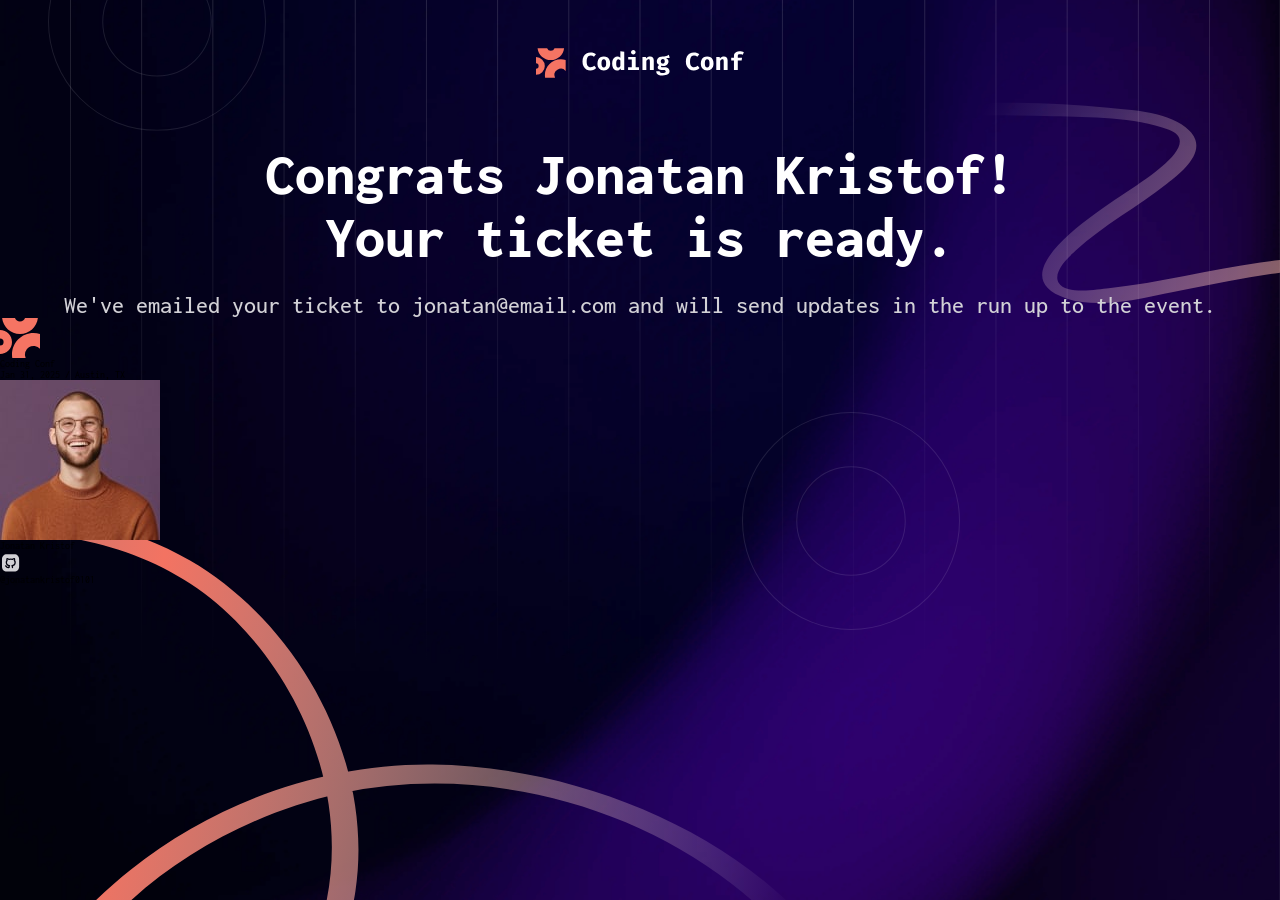
==== public/features/ticket/ticket.html @ 3f5d443c "Add ticket page initial HTML" ====
<!DOCTYPE html>
<html lang="en">
<head>
    <meta charset="UTF-8">
    <meta name="viewport" content="width=device-width, initial-scale=1.0">

    <link rel="stylesheet" href="../../assets/css/main.css">
    <link rel="stylesheet" href="./ticket.css">

    <title>Conference ticket generator</title>
</head>
<body>
    <!-- BACKGROUND PATTERNS -->
    <img class="bg-pattern bg-pattern--squiggly-line-top" src="../../assets/images/pattern-squiggly-line-top.svg" alt="">
    <img class="bg-pattern bg-pattern--squiggly-line-bottom" src="../../assets/images/pattern-squiggly-line-bottom-desktop.svg" alt="">
    <img class="bg-pattern bg-pattern--circle-1" src="../../assets/images/pattern-circle.svg" alt="">
    <img class="bg-pattern bg-pattern--circle-2" src="../../assets/images/pattern-circle.svg" alt="">

    <header class="site-header">
        <a href="/public/features/home/" aria-label="Homepage">
            <img src="../../assets/images/logo-full.svg" alt="">
        </a>
        <h1 class="site-header__heading">
            Congrats <span class="site-header__full-name">Jonatan Kristof</span>! Your ticket
            is ready.
        </h1>
        <p class="site-header__content">
            We've emailed your ticket to <span class="site-header__email-address">jonatan@email.com</span>
            and will send updates in the run up to the event.
        </p>
    </header>

    <main class="card-container">
        <div class="card" data-number="#01609">
            <span class="visually-hidden">Ticket number: #01609</span>
            <div class="conference">
                <img src="../../assets/images/logo-mark.svg" alt="">
                <div>
                    <p class="conference__logo">Coding Conf</p>
                    <p class="conference__info">Jan 31, 2025 / Austin, TX</p>
                </div>
            </div>
            <div class="user-info">
                <img class="user-info__avatar" src="../../assets/images/image-avatar.jpg" alt="Your selected avatar">
                <div>
                    <p class="user-info__full-name">Jonatan Kristof</p>
                    <div class="user-info__github-username">
                        <img src="../../assets/images/icon-github.svg" alt="Github">
                        <span>@jonatankristof0101</span>
                    </div>
                </div>
            </div>
        </div>
    </main>
    <script src="./ticket.js"></script>
</body>
</html>
---- public/assets/css/main.css ----
@import url('https://fonts.googleapis.com/css2?family=Inconsolata:wght@200..900&display=swap');

:root {
    /* Colors */
    --neutral-0: 0 0% 100%;
    --neutral-300: 252 6% 83%;
    --neutral-500: 245 15% 58%;
    --neutral-700: 245 19% 35%;
    --neutral-900: 248 70% 10%;

    --orange-500: 7 88% 67%;
    --orange-700: 7 71% 60%;

    --text-gradient: linear-gradient(to right, hsl(7 68% 67%), hsl(0 0% 100%));

    /* Typography */
    --font-family-primary: "Inconsolata";

    --font-size-heading-lg: 6.0rem;
    --font-size-heading-sm: 4.0rem;

    --font-size-xs: 1.2rem;
    --font-size-sm: 1.8rem;
    --font-size-lg: 2.0rem;
    --font-size-xl: 2.4rem;

    --font-weight-primary-regular: 400;
    --font-weight-primary-medium: 500;
    --font-weight-primary-bold: 700;
    --font-weight-primary-extrabold: 800;

    /* Spacing */
    --spacing-1: 0.8rem;
    --spacing-2: 1.6rem;
    --spacing-3: 1.8rem;
    --spacing-4: 2.0rem;
    --spacing-5: 2.4rem;
    --spacing-6: 3.2rem;
    --spacing-7: 4.8rem;
    --spacing-8: 6.4rem;
}

/*
  ==============================
  RESET & BASE
  ==============================
*/
html {
    font-size: 10px;
    box-sizing: border-box;
}

* {
    margin: 0;
    padding: 0;
    border: initial;
    outline: 2px solid transparent;
    outline-offset: 4px;
}

*:focus-visible {
    outline-color: hsl(var(--neutral-500));
}

*,
*::before,
*::after {
    box-sizing: inherit;
}

body {
    position: relative;
    min-height: 100vh;
    padding: var(--spacing-7) 0;
    font-family: var(--font-family-primary);
    background-image: url("../images/pattern-lines.svg"), url("../images/background-desktop.png");
    background-position: center;
    background-size: cover;
    background-repeat: no-repeat;
}

img {
    display: block;
    object-fit: contain;
}

input, button {
    font-family: inherit;
}

/*
  ==============================
  UTILITY STYLES
  ==============================
*/
.visually-hidden { /* Hides the element visually */
    position: absolute;
    width: 1px;
    height: 1px;
    padding: 0;
    border: initial;
    pointer-events: none;
    clip-path: inset(100%);
}

/*
  ==============================
  BACKGROUND PATTERNS
  ==============================
*/
.bg-pattern {
    position: absolute;
    z-index: -1;
    object-fit: contain;
}

.bg-pattern--squiggly-line-top {
    width: min(446px, 50vw);
    right: 0;
    top: 96px;
}

.bg-pattern--squiggly-line-bottom {
    width: min(826px, 90vw);
    left: 0;
    bottom: 0;
}

.bg-pattern--circle-1 {
    width: min(218px, 30vw);
    left: 48px;
    top: 0;
    transform: translateY(-40%);
}

.bg-pattern--circle-2 {
    width: min(218px, 30vw);
    right: 25%;
    bottom: 30%;
}

/*
  ==============================
  SITE HEADER
  ==============================
*/
.site-header {
    display: flex;
    flex-direction: column;
    align-items: center;
    text-align: center;
}

.site-header__heading {
    width: min(83.2rem, 90vw);
    margin-top: var(--spacing-8);
    font-size: var(--font-size-heading-lg);
    font-weight: var(--font-weight-primary-extrabold);
    color: hsl(var(--neutral-0));
}

.site-header__content {
    width: 90vw;
    margin-top: var(--spacing-5);
    font-size: var(--font-size-xl);
    font-weight: var(--font-weight-primary-medium);
    color: hsl(var(--neutral-300));
}

/*
  ==============================
  MEDIA QUERIES
  ==============================
*/
@media (max-width: 576px) {
    .site-header__heading {
        font-size: var(--font-size-heading-sm);
    }

    .site-header__content {
        font-size: var(--font-size-lg);
    }
}
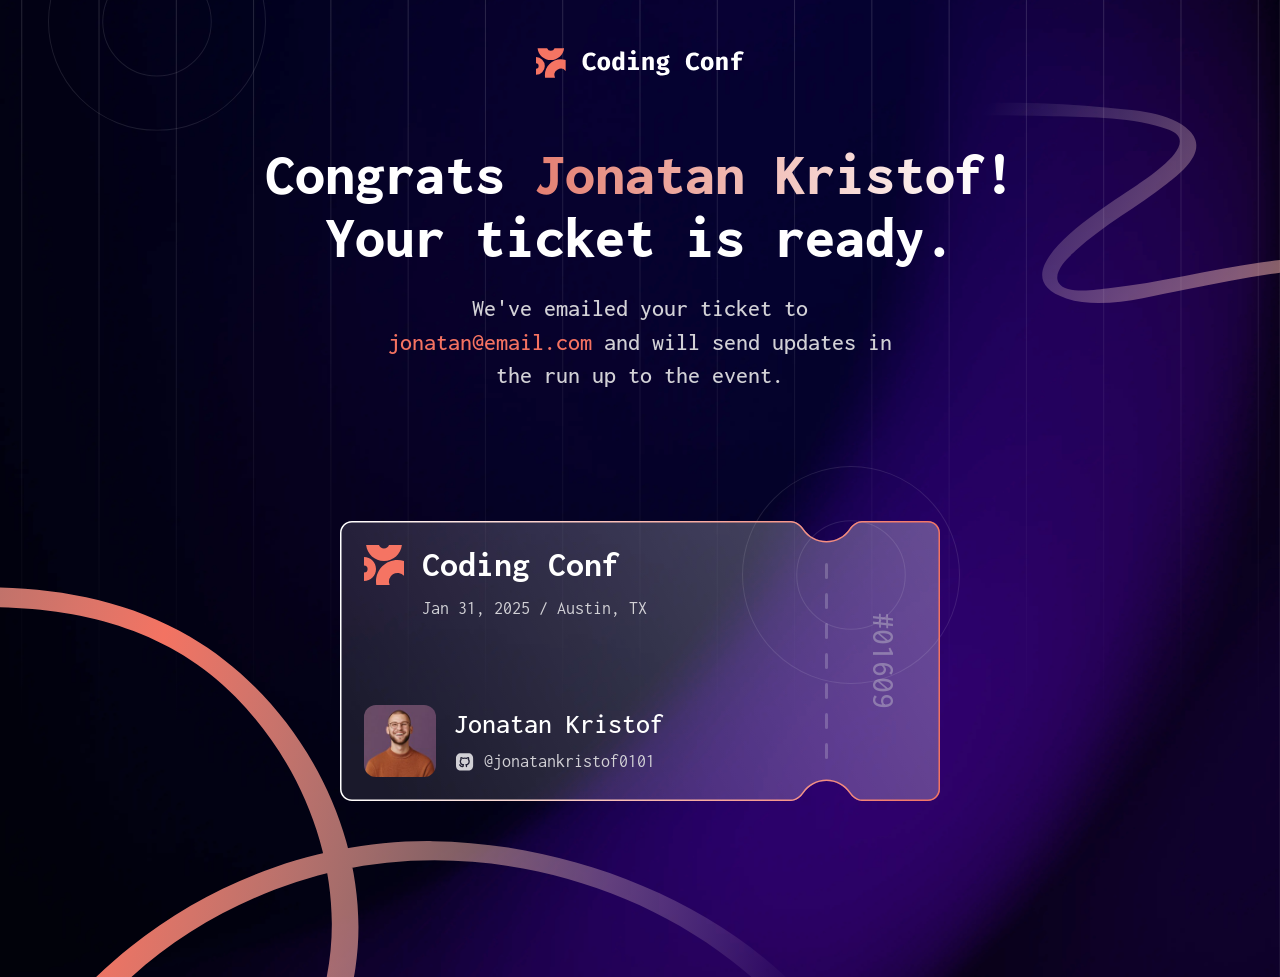
==== commit 18e6e404: "Add media queries in ticket.css for mobile devices" ====
--- a/public/features/ticket/ticket.html
+++ b/public/features/ticket/ticket.html
@@ -21,11 +21,11 @@
             <img src="../../assets/images/logo-full.svg" alt="">
         </a>
         <h1 class="site-header__heading">
-            Congrats <span class="site-header__full-name">Jonatan Kristof</span>! Your ticket
+            Congrats <span id="header-full-name" class="site-header__full-name">Jonatan Kristof</span>! Your ticket
             is ready.
         </h1>
         <p class="site-header__content">
-            We've emailed your ticket to <span class="site-header__email-address">jonatan@email.com</span>
+            We've emailed your ticket to <span id="email-address" class="site-header__email-address">jonatan@email.com</span>
             and will send updates in the run up to the event.
         </p>
     </header>
@@ -34,19 +34,19 @@
         <div class="card" data-number="#01609">
             <span class="visually-hidden">Ticket number: #01609</span>
             <div class="conference">
-                <img src="../../assets/images/logo-mark.svg" alt="">
+                <img class="conference__logo-mark" src="../../assets/images/logo-mark.svg" alt="">
                 <div>
                     <p class="conference__logo">Coding Conf</p>
                     <p class="conference__info">Jan 31, 2025 / Austin, TX</p>
                 </div>
             </div>
             <div class="user-info">
-                <img class="user-info__avatar" src="../../assets/images/image-avatar.jpg" alt="Your selected avatar">
+                <img id="avatar" class="user-info__avatar" src="../../assets/images/image-avatar.jpg" alt="Your selected avatar">
                 <div>
-                    <p class="user-info__full-name">Jonatan Kristof</p>
+                    <p id="full-name" class="user-info__full-name">Jonatan Kristof</p>
                     <div class="user-info__github-username">
-                        <img src="../../assets/images/icon-github.svg" alt="Github">
-                        <span>@jonatankristof0101</span>
+                        <img class="github-icon" src="../../assets/images/icon-github.svg" alt="Github">
+                        <span id="github-username">@jonatankristof0101</span>
                     </div>
                 </div>
             </div>
--- a/public/assets/css/main.css
+++ b/public/assets/css/main.css
@@ -160,24 +160,10 @@
 }
 
 .site-header__content {
-    width: 90vw;
+    width: min(51.2rem, 90vw);
     margin-top: var(--spacing-5);
     font-size: var(--font-size-xl);
     font-weight: var(--font-weight-primary-medium);
+    line-height: 1.4;
     color: hsl(var(--neutral-300));
-}
-
-/*
-  ==============================
-  MEDIA QUERIES
-  ==============================
-*/
-@media (max-width: 576px) {
-    .site-header__heading {
-        font-size: var(--font-size-heading-sm);
-    }
-
-    .site-header__content {
-        font-size: var(--font-size-lg);
-    }
 }
--- a/public/features/ticket/ticket.css
+++ b/public/features/ticket/ticket.css
@@ -0,0 +1,165 @@
+/*
+  ==============================
+  SITE HEADER
+  ==============================
+*/
+.site-header__full-name {
+    color: transparent;
+    background-image: var(--text-gradient);
+    background-clip: text;
+}
+
+.site-header__email-address {
+    color: hsl(var(--orange-500));
+}
+
+/*
+  ==============================
+  CARD
+  ==============================
+*/
+.card-container {
+    display: flex;
+    justify-content: center;
+    padding: 12.8rem 0;
+}
+
+.card {
+    position: relative;
+    display: flex;
+    flex-direction: column;
+    justify-content: space-between;
+    width: min(60.0rem, 90vw);
+    padding: 2.4rem;
+    aspect-ratio: 15 / 7;
+    background-image: url("../../assets/images/pattern-ticket.svg");
+    background-position: center;
+    background-size: cover;
+    background-repeat: no-repeat;
+}
+
+.card::before {
+    content: attr(data-number);
+    position: absolute;
+    display: flex;
+    justify-content: center;
+    align-items: center;
+    left: 81%;
+    top: 50%;
+    width: 19%;
+    height: 100%;
+    writing-mode: vertical-lr;
+    transform: translateY(-50%);
+    font-size: 3.2rem;
+    font-weight: var(--font-weight-primary-medium);
+    text-wrap: nowrap;
+    color: hsl(var(--neutral-300) / .4);
+}
+
+.conference {
+    display: flex;
+    align-items: flex-start;
+    gap: var(--spacing-3);
+}
+
+.conference__logo {
+    font-size: 3.6rem;
+    font-weight: var(--font-weight-primary-bold);
+    color: hsl(var(--neutral-0));
+}
+
+.conference__info {
+    margin-top: var(--spacing-2);
+    font-size: var(--font-size-sm);
+    font-weight: var(--font-weight-primary-regular);
+    color: hsl(var(--neutral-300));
+}
+
+.user-info {
+    display: flex;
+    align-items: center;
+    gap: var(--spacing-3);
+}
+
+.user-info__avatar {
+    width: 7.2rem;
+    aspect-ratio: 1 / 1;
+    object-fit: cover;
+    border-radius: 12px;
+}
+
+.user-info__full-name {
+    font-size: 2.8rem;
+    font-weight: var(--font-weight-primary-medium);
+    color: hsl(var(--neutral-0));
+}
+
+.user-info__github-username {
+    display: flex;
+    align-items: center;
+    gap: var(--spacing-1);
+    margin-top: 1.2rem;
+    font-size: var(--font-size-sm);
+    font-weight: var(--font-weight-primary-regular);
+    color: hsl(var(--neutral-300));
+}
+
+@media (max-width: 640px) {
+    .site-header__heading {
+        font-size: max(3.75rem, 9.375vw);
+    }
+
+    .site-header__content {
+        font-size: max(1.5rem, 3.75vw);
+    }
+
+    .card::before {
+        font-size: max(2.0rem, 5vw);
+    }
+
+    .conference__logo-mark {
+        width: max(2.5rem, 6.25vw);
+    }
+    
+    .conference__logo {
+        font-size: max(2.25rem, 5.625vw);
+    }
+
+    .conference__info {
+        font-size: max(1.125rem, 2.8125vw);
+    }
+
+    .user-info__avatar {
+        width: max(4.5rem, 11.25vw);
+    }
+
+    .user-info__full-name {
+        font-size: max(1.75rem, 4.375vw);
+    }
+
+    .github-icon {
+        width: max(1.6rem, 3.75vw);
+    }
+
+    .user-info__github-username {
+        font-size: max(1.125rem, 2.8125vw);
+    }
+}
+
+@media (max-width: 400px) {
+    .card-container {
+        padding: 9.6rem 0;
+    }
+
+    .card {
+        padding: 1.6rem;
+    }
+
+    .conference__info {
+        margin-top: 1.0rem;
+    }
+
+    .user-info__github-username {
+        margin-top: 0.6rem;
+    }
+}
